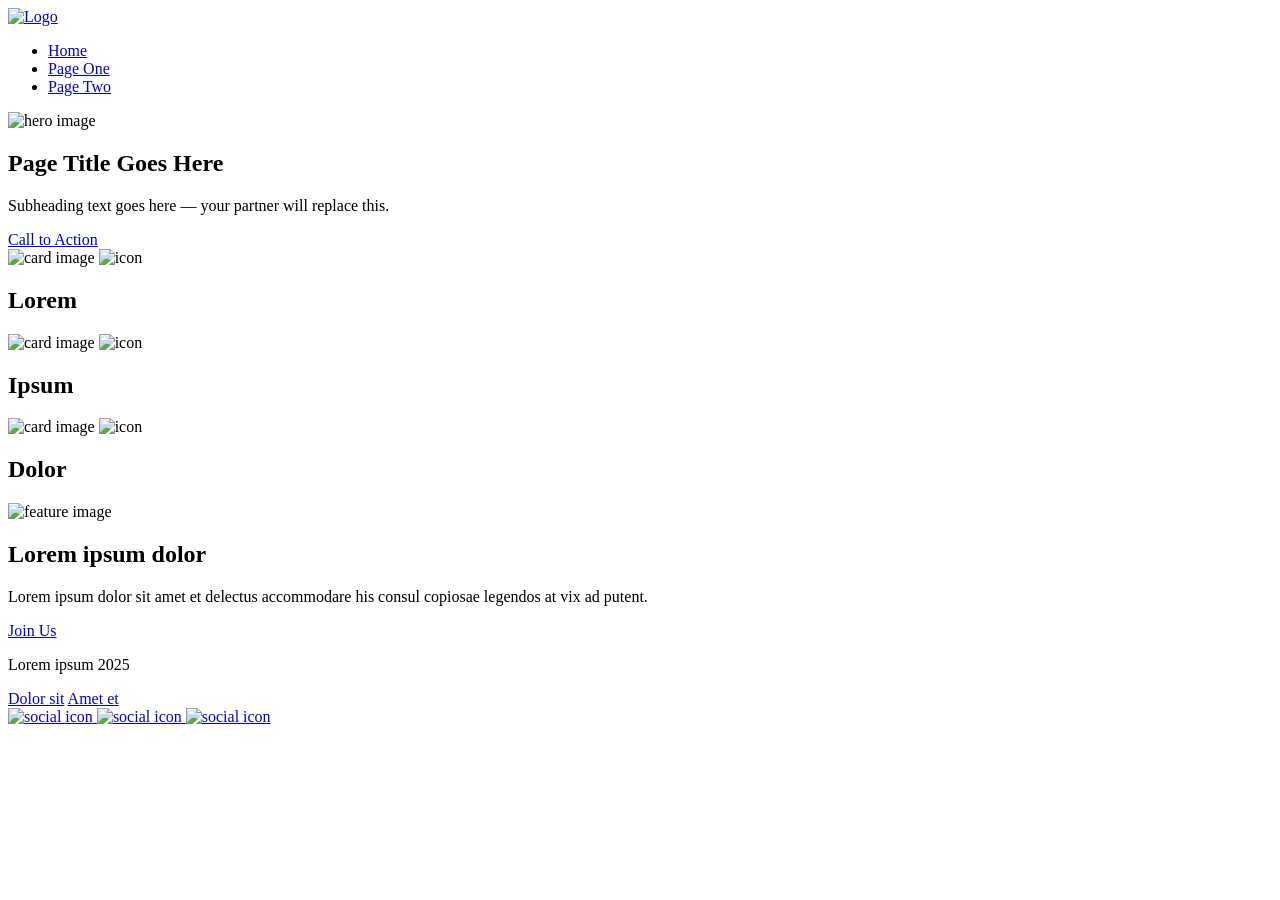
==== index.html @ 5c689f69 "base set up" ====
<!DOCTYPE html>
<html lang="en">
<head>
    <meta charset="UTF-8">
    <meta name="viewport" content="width=device-width, initial-scale=1.0">
    <title>Document</title>
</head>
<body>
    <header>
            <a href="index.html" id="logo">
                <img src="images/logo.png" alt="Logo" class="logo">
            </a>
            <nav>
                <ul>
                    <li><a href="index.html">Home</a></li>
                    <li><a href="pageone.html">Page One</a></li>
                    <li><a href="pagetwo.html">Page Two</a></li>
                </ul>
            </nav>
    </header>
    <main>
        <section id="hero">
            <img src="images/hero.jpg" alt="hero image" id="hero-img">
            <div id="hero-msg">
                <h1>Page Title Goes Here</h1>
                <p>Subheading text goes here — your partner will replace this.</p>
                <a href="#" class="btn">Call to Action</a>
            </div>
        </section>
        <section id="cards">
            <div class="card">
                <img src="images/card1.jpg" alt="card image" class="card-img">
                <img src="images/icon1.png" alt="icon" class="icon">
                <h2>Lorem</h2>
            </div>
            <div class="card">
                <img src="images/card2.jpg" alt="card image" class="card-img">
                <img src="images/icon2.png" alt="icon" class="icon">
                <h2>Ipsum</h2>
            </div>
            <div class="card">
                <img src="images/card3.jpg" alt="card image" class="card-img">
                <img src="images/icon3.png" alt="icon" class="icon">
                <h2>Dolor</h2>
            </div>
        </section>
        <section id="feature">
            <img src="images/feature.jpg" alt="feature image" class="feature-img">
            <div class="feature-msg">
                <h2>Lorem ipsum dolor</h2>
                <p>Lorem ipsum dolor sit amet et delectus accommodare his consul copiosae legendos at vix ad putent.</p>
                <a href="#" class="btn">Join Us</a>
            </div>
        </section>
    </main>
    <footer>
        <p>Lorem ipsum 2025</p>
    <nav>
        <a href="#">Dolor sit</a>
        <a href="#">Amet et</a>
    </nav>
    <div class="social">
        <a href="#" target="_blank">
            <img src="images/social1.png" alt="social icon">
        </a>
        <a href="#" target="_blank">
            <img src="images/social2.png" alt="social icon">
        </a>
        <a href="#" target="_blank">
            <img src="images/social3.png" alt="social icon">
        </a>
    </div>
    </footer>
</body>
</html>
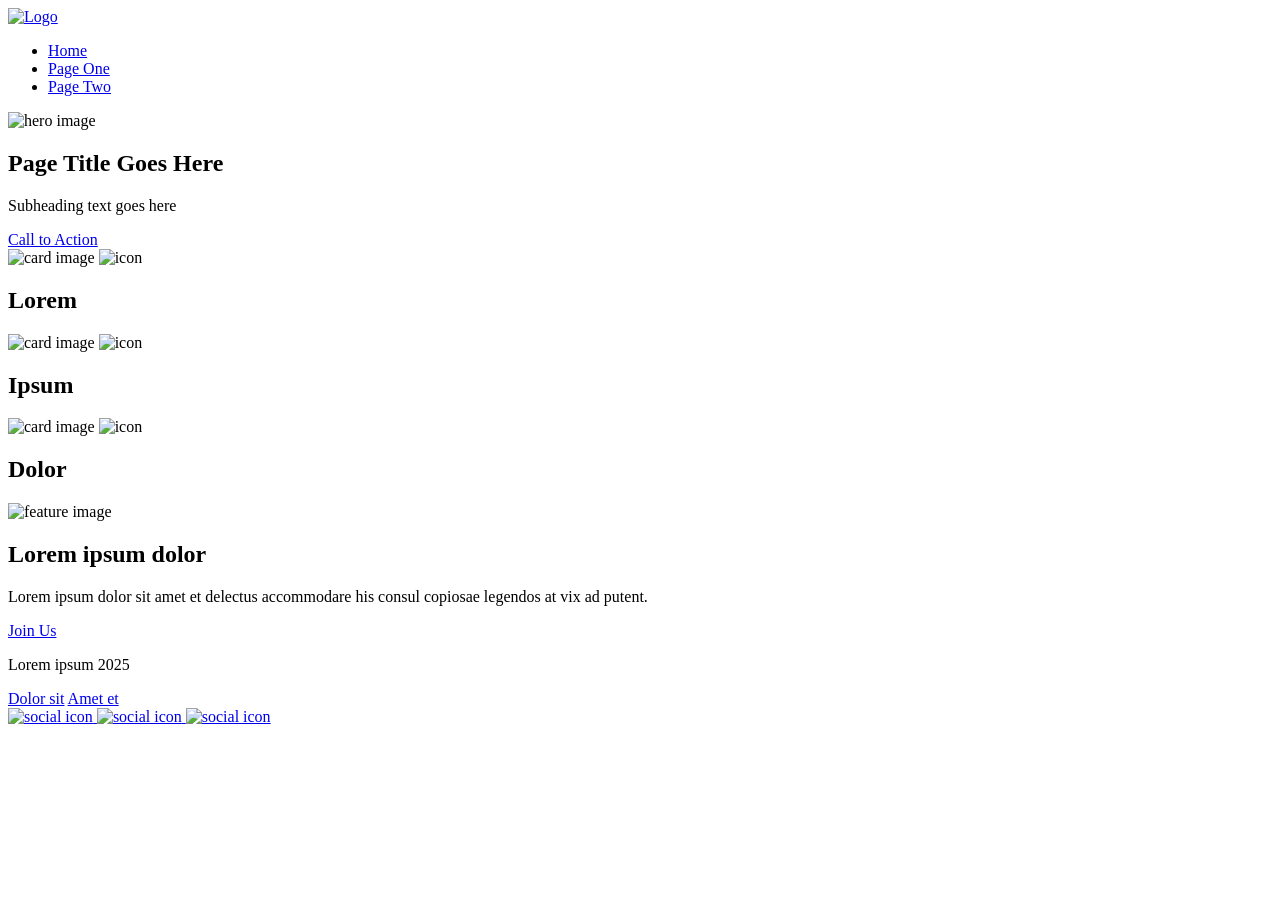
==== commit 26870d51: "all the new stuff" ====
--- a/index.html
+++ b/index.html
@@ -23,7 +23,7 @@
             <img src="images/hero.jpg" alt="hero image" id="hero-img">
             <div id="hero-msg">
                 <h1>Page Title Goes Here</h1>
-                <p>Subheading text goes here — your partner will replace this.</p>
+                <p>Subheading text goes here</p>
                 <a href="#" class="btn">Call to Action</a>
             </div>
         </section>
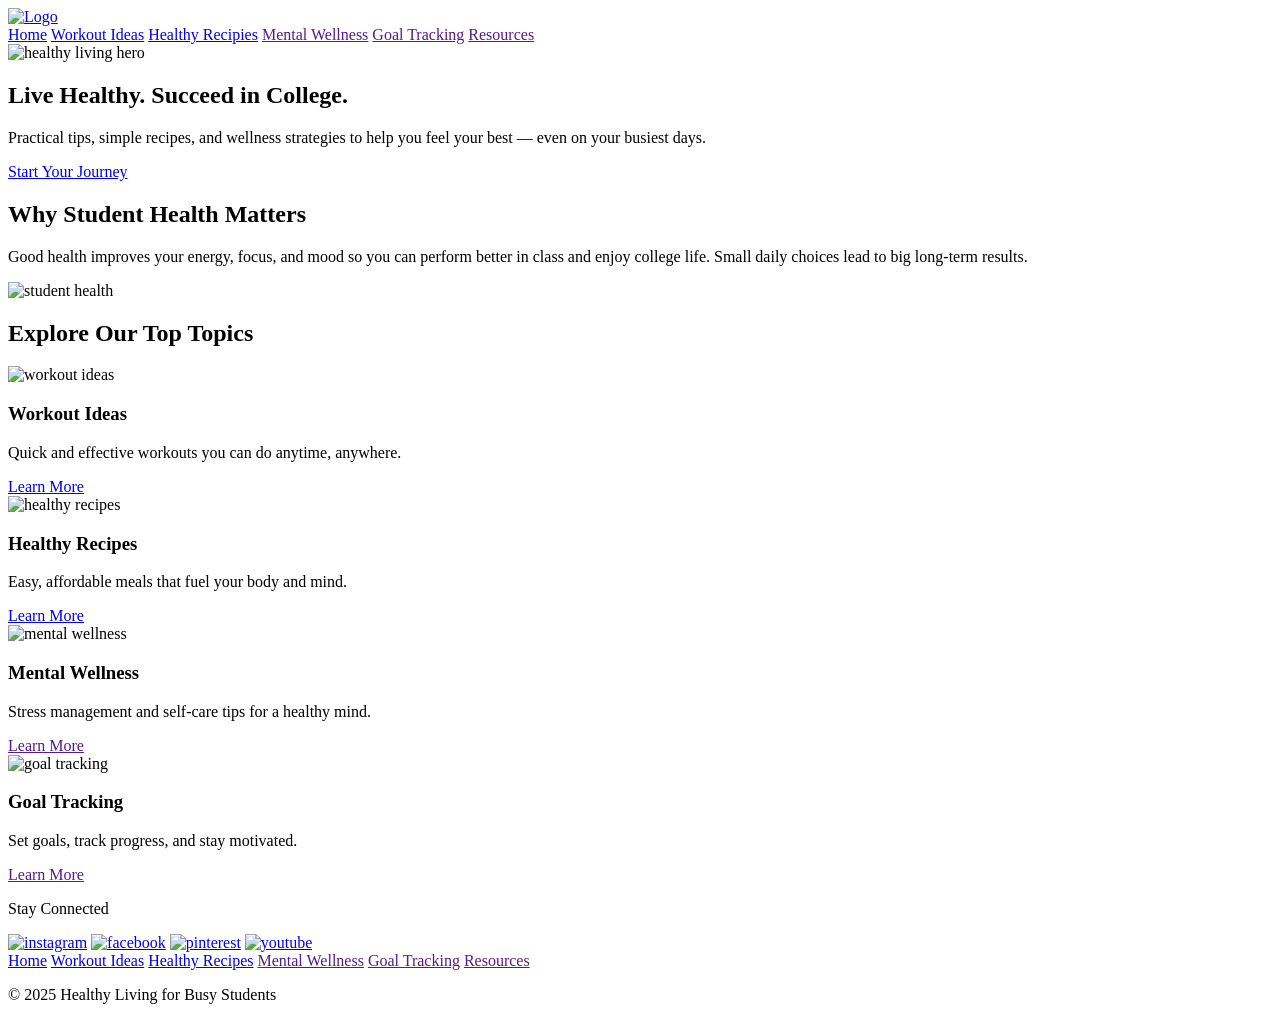
==== commit 2e321d7a: "more aligned with her wireframes" ====
--- a/index.html
+++ b/index.html
@@ -11,65 +11,77 @@
                 <img src="images/logo.png" alt="Logo" class="logo">
             </a>
             <nav>
-                <ul>
-                    <li><a href="index.html">Home</a></li>
-                    <li><a href="pageone.html">Page One</a></li>
-                    <li><a href="pagetwo.html">Page Two</a></li>
-                </ul>
+                <a href="index.html">Home</a>
+                <a href="workout.html">Workout Ideas</a>
+                <a href="recipes.html">Healthy Recipies</a>
+                <a href="">Mental Wellness</a>
+                <a href="">Goal Tracking</a>
+                <a href="">Resources</a>
             </nav>
     </header>
     <main>
         <section id="hero">
-            <img src="images/hero.jpg" alt="hero image" id="hero-img">
+            <img src="images/Homepage Image.jpeg" alt="healthy living hero" id="hero-img">
             <div id="hero-msg">
-                <h1>Page Title Goes Here</h1>
-                <p>Subheading text goes here</p>
-                <a href="#" class="btn">Call to Action</a>
+                <h1>Live Healthy. Succeed in College.</h1>
+                <p>Practical tips, simple recipes, and wellness strategies to help you feel your best — even on your busiest days.</p>
+                <a href="#" class="btn">Start Your Journey</a>
             </div>
         </section>
-        <section id="cards">
-            <div class="card">
-                <img src="images/card1.jpg" alt="card image" class="card-img">
-                <img src="images/icon1.png" alt="icon" class="icon">
-                <h2>Lorem</h2>
-            </div>
-            <div class="card">
-                <img src="images/card2.jpg" alt="card image" class="card-img">
-                <img src="images/icon2.png" alt="icon" class="icon">
-                <h2>Ipsum</h2>
-            </div>
-            <div class="card">
-                <img src="images/card3.jpg" alt="card image" class="card-img">
-                <img src="images/icon3.png" alt="icon" class="icon">
-                <h2>Dolor</h2>
+        <section id="why">
+            <h2>Why Student Health Matters</h2>
+            <div id="why-content">
+                <p>Good health improves your energy, focus, and mood so you can perform better in class and enjoy college life. Small daily choices lead to big long-term results.</p>
+                <img src="images/Student Health matters Image.jpeg" alt="student health">
             </div>
         </section>
-        <section id="feature">
-            <img src="images/feature.jpg" alt="feature image" class="feature-img">
-            <div class="feature-msg">
-                <h2>Lorem ipsum dolor</h2>
-                <p>Lorem ipsum dolor sit amet et delectus accommodare his consul copiosae legendos at vix ad putent.</p>
-                <a href="#" class="btn">Join Us</a>
+        <section id="topics">
+            <h2>Explore Our Top Topics</h2>
+            <div id="cards">
+                <div class="card">
+                    <img src="images/Homepage Image.jpeg" alt="workout ideas" class="card-img">
+                    <h3>Workout Ideas</h3>
+                    <p>Quick and effective workouts you can do anytime, anywhere.</p>
+                    <a href="workout.html" class="btn">Learn More</a>
+                </div>
+                <div class="card">
+                    <img src="images/Homepage - Healthy receipes logo.jpeg" alt="healthy recipes" class="card-img">
+                    <h3>Healthy Recipes</h3>
+                    <p>Easy, affordable meals that fuel your body and mind.</p>
+                    <a href="recipes.html" class="btn">Learn More</a>
+                </div>
+                <div class="card">
+                    <img src="images/Students studying.jpeg" alt="mental wellness" class="card-img">
+                    <h3>Mental Wellness</h3>
+                    <p>Stress management and self-care tips for a healthy mind.</p>
+                    <a href="" class="btn">Learn More</a>
+                </div>
+                <div class="card">
+                    <img src="images/Students studying.jpeg" alt="goal tracking" class="card-img">
+                    <h3>Goal Tracking</h3>
+                    <p>Set goals, track progress, and stay motivated.</p>
+                    <a href="" class="btn">Learn More</a>
+                </div>
             </div>
         </section>
     </main>
     <footer>
-        <p>Lorem ipsum 2025</p>
-    <nav>
-        <a href="#">Dolor sit</a>
-        <a href="#">Amet et</a>
-    </nav>
-    <div class="social">
-        <a href="#" target="_blank">
-            <img src="images/social1.png" alt="social icon">
-        </a>
-        <a href="#" target="_blank">
-            <img src="images/social2.png" alt="social icon">
-        </a>
-        <a href="#" target="_blank">
-            <img src="images/social3.png" alt="social icon">
-        </a>
-    </div>
+        <div class="social">
+            <p>Stay Connected</p>
+            <a href="#" target="_blank"><img src="images/instagram.png" alt="instagram"></a>
+            <a href="#" target="_blank"><img src="images/facebook.png" alt="facebook"></a>
+            <a href="#" target="_blank"><img src="images/pinterest.png" alt="pinterest"></a>
+            <a href="#" target="_blank"><img src="images/youtube.png" alt="youtube"></a>
+        </div>
+        <nav>
+            <a href="index.html">Home</a>
+            <a href="workout.html">Workout Ideas</a>
+            <a href="recipes.html">Healthy Recipes</a>
+            <a href="">Mental Wellness</a>
+            <a href="">Goal Tracking</a>
+            <a href="">Resources</a>
+        </nav>
+        <p>&copy; 2025 Healthy Living for Busy Students</p>
     </footer>
 </body>
 </html>
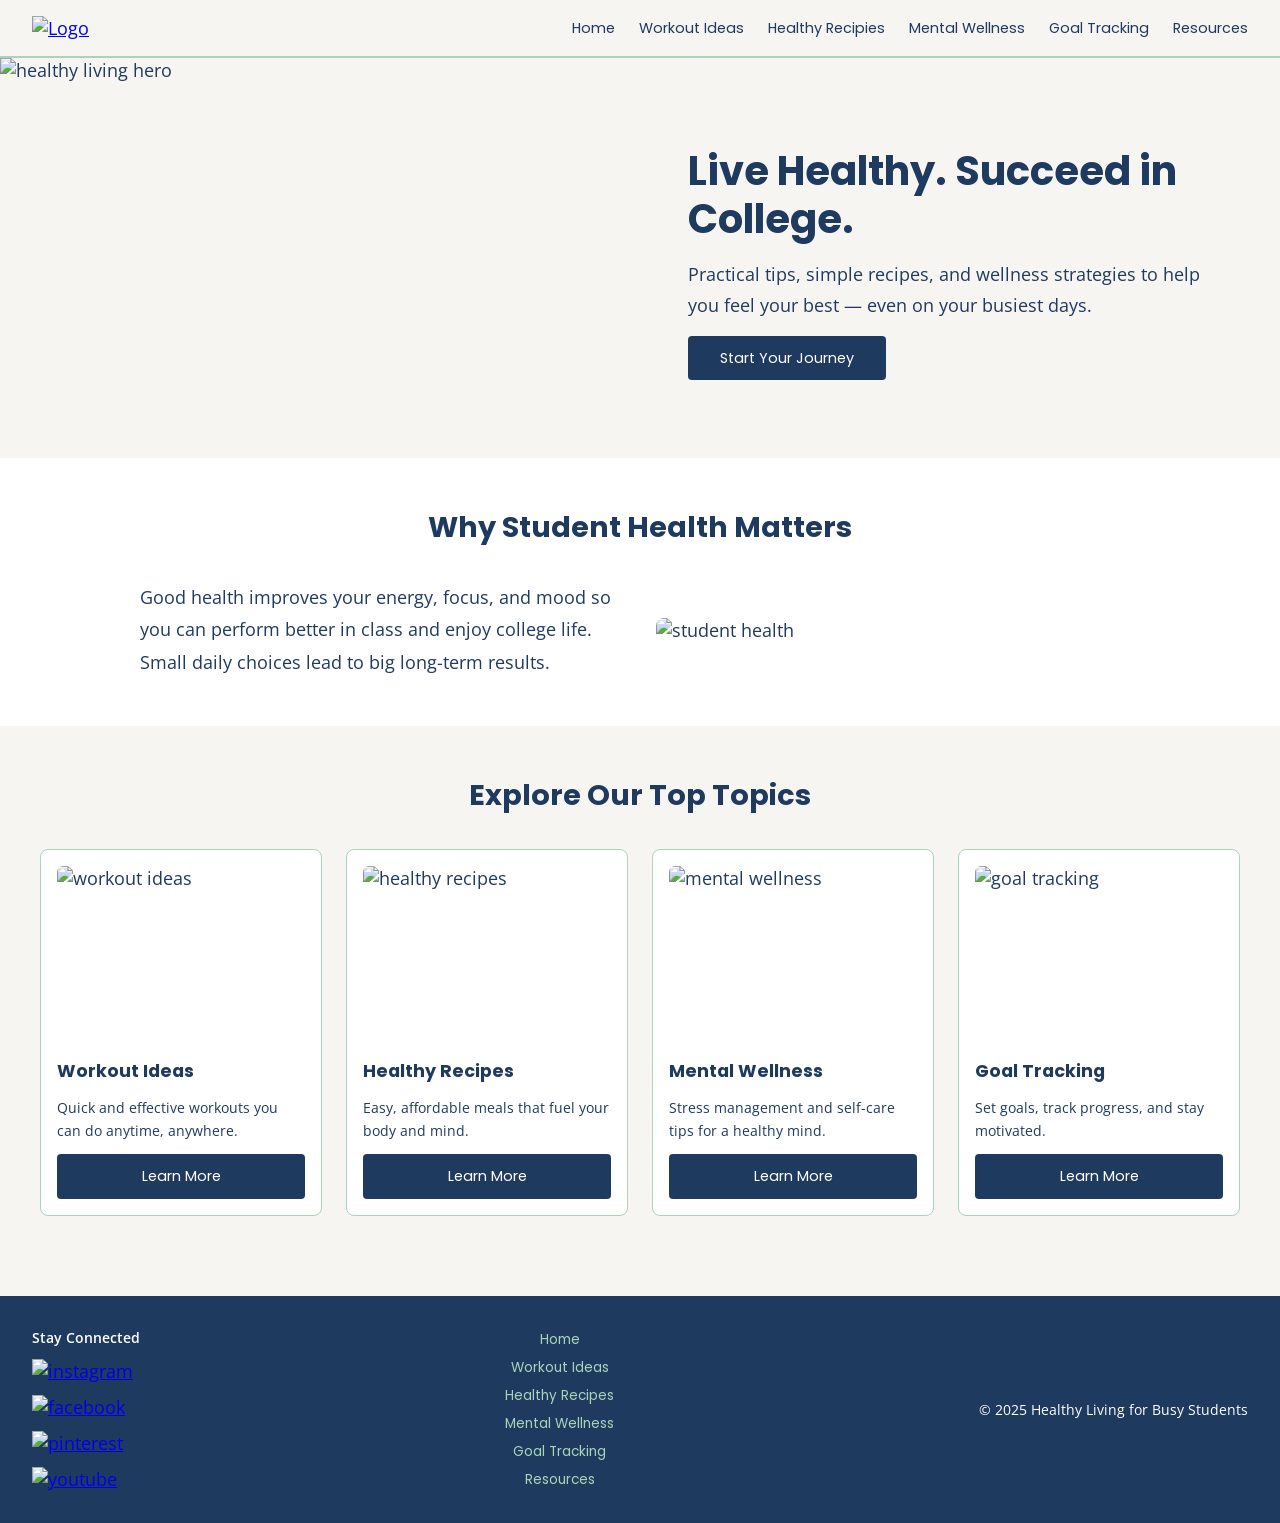
==== commit a5368989: "I got carried away" ====
--- a/index.html
+++ b/index.html
@@ -4,20 +4,21 @@
     <meta charset="UTF-8">
     <meta name="viewport" content="width=device-width, initial-scale=1.0">
     <title>Document</title>
+    <link rel="stylesheet" href="styles.css">
 </head>
 <body>
     <header>
-            <a href="index.html" id="logo">
-                <img src="images/logo.png" alt="Logo" class="logo">
-            </a>
-            <nav>
-                <a href="index.html">Home</a>
-                <a href="workout.html">Workout Ideas</a>
-                <a href="recipes.html">Healthy Recipies</a>
-                <a href="">Mental Wellness</a>
-                <a href="">Goal Tracking</a>
-                <a href="">Resources</a>
-            </nav>
+        <a href="index.html" id="logo">
+            <img src="images\Homepage - Healthy receipes logo.jpeg" alt="Logo" class="logo">
+        </a>
+        <nav>
+            <a href="index.html">Home</a>
+            <a href="workout.html">Workout Ideas</a>
+            <a href="recipes.html">Healthy Recipies</a>
+            <a href="">Mental Wellness</a>
+            <a href="">Goal Tracking</a>
+            <a href="">Resources</a>
+        </nav>
     </header>
     <main>
         <section id="hero">
--- a/styles.css
+++ b/styles.css
@@ -0,0 +1,482 @@
+@import url('https://fonts.googleapis.com/css2?family=Poppins:wght@400;600;700&family=Open+Sans:wght@400;500&display=swap');
+
+:root {
+    --green: #2E8B57;
+    --navy: #1F3A5F;
+    --light-green: #A8D5BA;
+    --cream: #F7F5F2;
+}
+
+* {
+    margin: 0;
+    padding: 0;
+    box-sizing: border-box;
+}
+
+body {
+    background-color: var(--cream);
+    font-family: 'Open Sans', sans-serif;
+    font-size: 18px;
+    color: var(--navy);
+}
+
+h1, h2, h3 {
+    font-family: 'Poppins', sans-serif;
+}
+
+header {
+    background-color: var(--cream);
+    display: flex;
+    justify-content: space-between;
+    align-items: center;
+    padding: 1rem 2rem;
+    border-bottom: 2px solid var(--light-green);
+}
+
+.logo {
+    width: 80px;
+}
+
+nav {
+    display: flex;
+    gap: 1.5rem;
+    align-items: center;
+}
+
+nav a {
+    color: var(--navy);
+    text-decoration: none;
+    font-family: 'Poppins', sans-serif;
+    font-size: 0.9rem;
+}
+
+nav a:hover {
+    color: var(--green);
+    border-bottom: 2px solid var(--green);
+}
+
+#hero {
+    display: grid;
+    grid-template-columns: 1fr 1fr;
+    min-height: 400px;
+    align-items: center;
+}
+
+#hero-img {
+    width: 100%;
+    height: 400px;
+    object-fit: cover;
+}
+
+#hero-msg {
+    padding: 3rem;
+}
+
+#hero-msg h1 {
+    font-size: 2.5rem;
+    color: var(--navy);
+    margin-bottom: 1rem;
+    line-height: 1.2;
+}
+
+#hero-msg p {
+    margin-bottom: 1.5rem;
+    color: var(--navy);
+    line-height: 1.7;
+}
+
+.btn {
+    background-color: var(--navy);
+    color: white;
+    padding: 0.75rem 2rem;
+    text-decoration: none;
+    border-radius: 4px;
+    font-family: 'Poppins', sans-serif;
+    font-size: 0.9rem;
+}
+
+.btn:hover {
+    background-color: var(--green);
+}
+
+#why {
+    padding: 3rem 2rem;
+    background-color: white;
+}
+
+#why h2 {
+    text-align: center;
+    font-size: 1.8rem;
+    margin-bottom: 2rem;
+    color: var(--navy);
+}
+
+#why-content {
+    display: grid;
+    grid-template-columns: 1fr 1fr;
+    gap: 2rem;
+    align-items: center;
+    max-width: 1000px;
+    margin: 0 auto;
+}
+
+#why-content p {
+    line-height: 1.8;
+}
+
+#why-content img {
+    width: 100%;
+    border-radius: 8px;
+}
+
+#topics {
+    padding: 3rem 2rem;
+    background-color: var(--cream);
+}
+
+#topics h2 {
+    text-align: center;
+    font-size: 1.8rem;
+    margin-bottom: 2rem;
+    color: var(--navy);
+}
+
+#cards {
+    display: grid;
+    grid-template-columns: repeat(4, 1fr);
+    gap: 1.5rem;
+    max-width: 1200px;
+    margin: 0 auto;
+}
+
+.card {
+    background-color: white;
+    border-radius: 8px;
+    padding: 1rem;
+    border: 1px solid var(--light-green);
+    display: flex;
+    flex-direction: column;
+    gap: 0.75rem;
+}
+
+.card-img {
+    width: 100%;
+    height: 180px;
+    object-fit: cover;
+    border-radius: 6px;
+}
+
+.card h3 {
+    color: var(--navy);
+    font-size: 1.1rem;
+}
+
+.card p {
+    font-size: 0.9rem;
+    line-height: 1.6;
+    flex: 1;
+}
+
+.card .btn {
+    text-align: center;
+    display: block;
+}
+
+footer {
+    background-color: var(--navy);
+    color: white;
+    display: flex;
+    justify-content: space-between;
+    align-items: center;
+    padding: 2rem;
+    margin-top: 2rem;
+    flex-wrap: wrap;
+    gap: 1rem;
+}
+
+footer p {
+    font-size: 0.9rem;
+    color: white;
+}
+
+footer nav {
+    display: flex;
+    flex-direction: column;
+    gap: 0.5rem;
+    align-items: center;
+}
+
+footer nav a {
+    color: var(--light-green);
+    text-decoration: none;
+    font-size: 0.85rem;
+}
+
+footer nav a:hover {
+    color: white;
+}
+
+.social {
+    display: flex;
+    flex-direction: column;
+    align-items: flex-start;
+    gap: 0.75rem;
+}
+
+.social p {
+    font-size: 0.9rem;
+    font-weight: 600;
+}
+
+.social div {
+    display: flex;
+    gap: 0.75rem;
+}
+
+.social img {
+    width: 30px;
+    height: 30px;
+}
+
+#why-exercise {
+    display: grid;
+    grid-template-columns: 1fr 1fr;
+    gap: 2rem;
+    padding: 3rem 2rem;
+    align-items: center;
+    background-color: white;
+}
+
+#why-exercise h2 {
+    font-size: 1.8rem;
+    color: var(--navy);
+    margin-bottom: 1rem;
+}
+
+#why-exercise p {
+    line-height: 1.8;
+}
+
+#why-exercise img {
+    width: 100%;
+    border-radius: 8px;
+}
+
+#workouts {
+    padding: 3rem 2rem;
+    background-color: var(--cream);
+}
+
+#workouts h2 {
+    text-align: center;
+    font-size: 1.8rem;
+    color: var(--navy);
+    margin-bottom: 2rem;
+}
+
+#workout-cards {
+    display: grid;
+    grid-template-columns: repeat(5, 1fr);
+    gap: 1rem;
+    max-width: 1200px;
+    margin: 0 auto;
+}
+
+.workout-card {
+    background-color: white;
+    border-radius: 8px;
+    padding: 1.5rem 1rem;
+    text-align: center;
+    border: 1px solid var(--light-green);
+    display: flex;
+    flex-direction: column;
+    align-items: center;
+    gap: 0.5rem;
+}
+
+.workout-icon {
+    width: 80px;
+    height: 80px;
+    object-fit: cover;
+    border-radius: 50%;
+}
+
+.workout-card h3 {
+    color: var(--navy);
+    font-size: 1rem;
+}
+
+.workout-card p {
+    font-size: 0.85rem;
+    color: var(--navy);
+}
+
+#tips {
+    padding: 3rem 2rem;
+    background-color: white;
+    max-width: 800px;
+    margin: 0 auto;
+}
+
+#tips h2 {
+    font-size: 1.8rem;
+    color: var(--navy);
+    margin-bottom: 1.5rem;
+}
+
+#tips ul {
+    list-style: none;
+    display: flex;
+    flex-direction: column;
+    gap: 0.75rem;
+}
+
+#tips ul li {
+    padding: 1rem;
+    background-color: var(--light-green);
+    border-radius: 6px;
+    color: var(--navy);
+    font-size: 0.95rem;
+}
+
+#tips ul li::before {
+    content: "✓ ";
+    font-weight: 600;
+    color: var(--green);
+}
+
+#recipes {
+    padding: 3rem 2rem;
+    background-color: var(--cream);
+}
+
+#recipes h2 {
+    text-align: center;
+    font-size: 1.8rem;
+    color: var(--navy);
+    margin-bottom: 2rem;
+}
+
+#recipe-cards {
+    display: grid;
+    grid-template-columns: repeat(3, 1fr);
+    gap: 1.5rem;
+    max-width: 1000px;
+    margin: 0 auto;
+}
+
+.recipe-card {
+    background-color: white;
+    border-radius: 8px;
+    padding: 1.5rem;
+    border: 1px solid var(--light-green);
+    display: flex;
+    flex-direction: column;
+    gap: 1rem;
+}
+
+.recipe-card img {
+    width: 100%;
+    height: 180px;
+    object-fit: cover;
+    border-radius: 6px;
+}
+
+.recipe-card h3 {
+    color: var(--navy);
+    font-size: 1.1rem;
+}
+
+.recipe-card ul {
+    list-style: none;
+    display: flex;
+    flex-direction: column;
+    gap: 0.4rem;
+}
+
+.recipe-card ul li {
+    font-size: 0.9rem;
+    color: var(--navy);
+    padding: 0.3rem 0;
+    border-bottom: 1px solid var(--light-green);
+}
+
+.recipe-card ul li::before {
+    content: "• ";
+    color: var(--green);
+}
+
+#intro {
+    padding: 3rem 2rem;
+    background-color: white;
+    max-width: 800px;
+    margin: 0 auto;
+    text-align: center;
+}
+
+#intro h2 {
+    font-size: 1.8rem;
+    color: var(--navy);
+    margin-bottom: 1rem;
+}
+
+#intro p {
+    line-height: 1.8;
+    color: var(--navy);
+}
+
+@media screen and (max-width: 768px) {
+    header {
+        flex-direction: column;
+        gap: 1rem;
+        text-align: center;
+    }
+
+    nav {
+        flex-wrap: wrap;
+        justify-content: center;
+        gap: 0.75rem;
+    }
+
+    #hero {
+        grid-template-columns: 1fr;
+    }
+
+    #hero-img {
+        height: 250px;
+    }
+
+    #hero-msg {
+        padding: 2rem 1rem;
+    }
+
+    #why-content {
+        grid-template-columns: 1fr;
+    }
+
+    #cards {
+        grid-template-columns: repeat(2, 1fr);
+    }
+
+    #workout-cards {
+        grid-template-columns: repeat(2, 1fr);
+    }
+
+    #recipe-cards {
+        grid-template-columns: 1fr;
+    }
+
+    #why-exercise {
+        grid-template-columns: 1fr;
+    }
+
+    footer {
+        flex-direction: column;
+        align-items: center;
+        text-align: center;
+    }
+
+    .social {
+        align-items: center;
+    }
+}
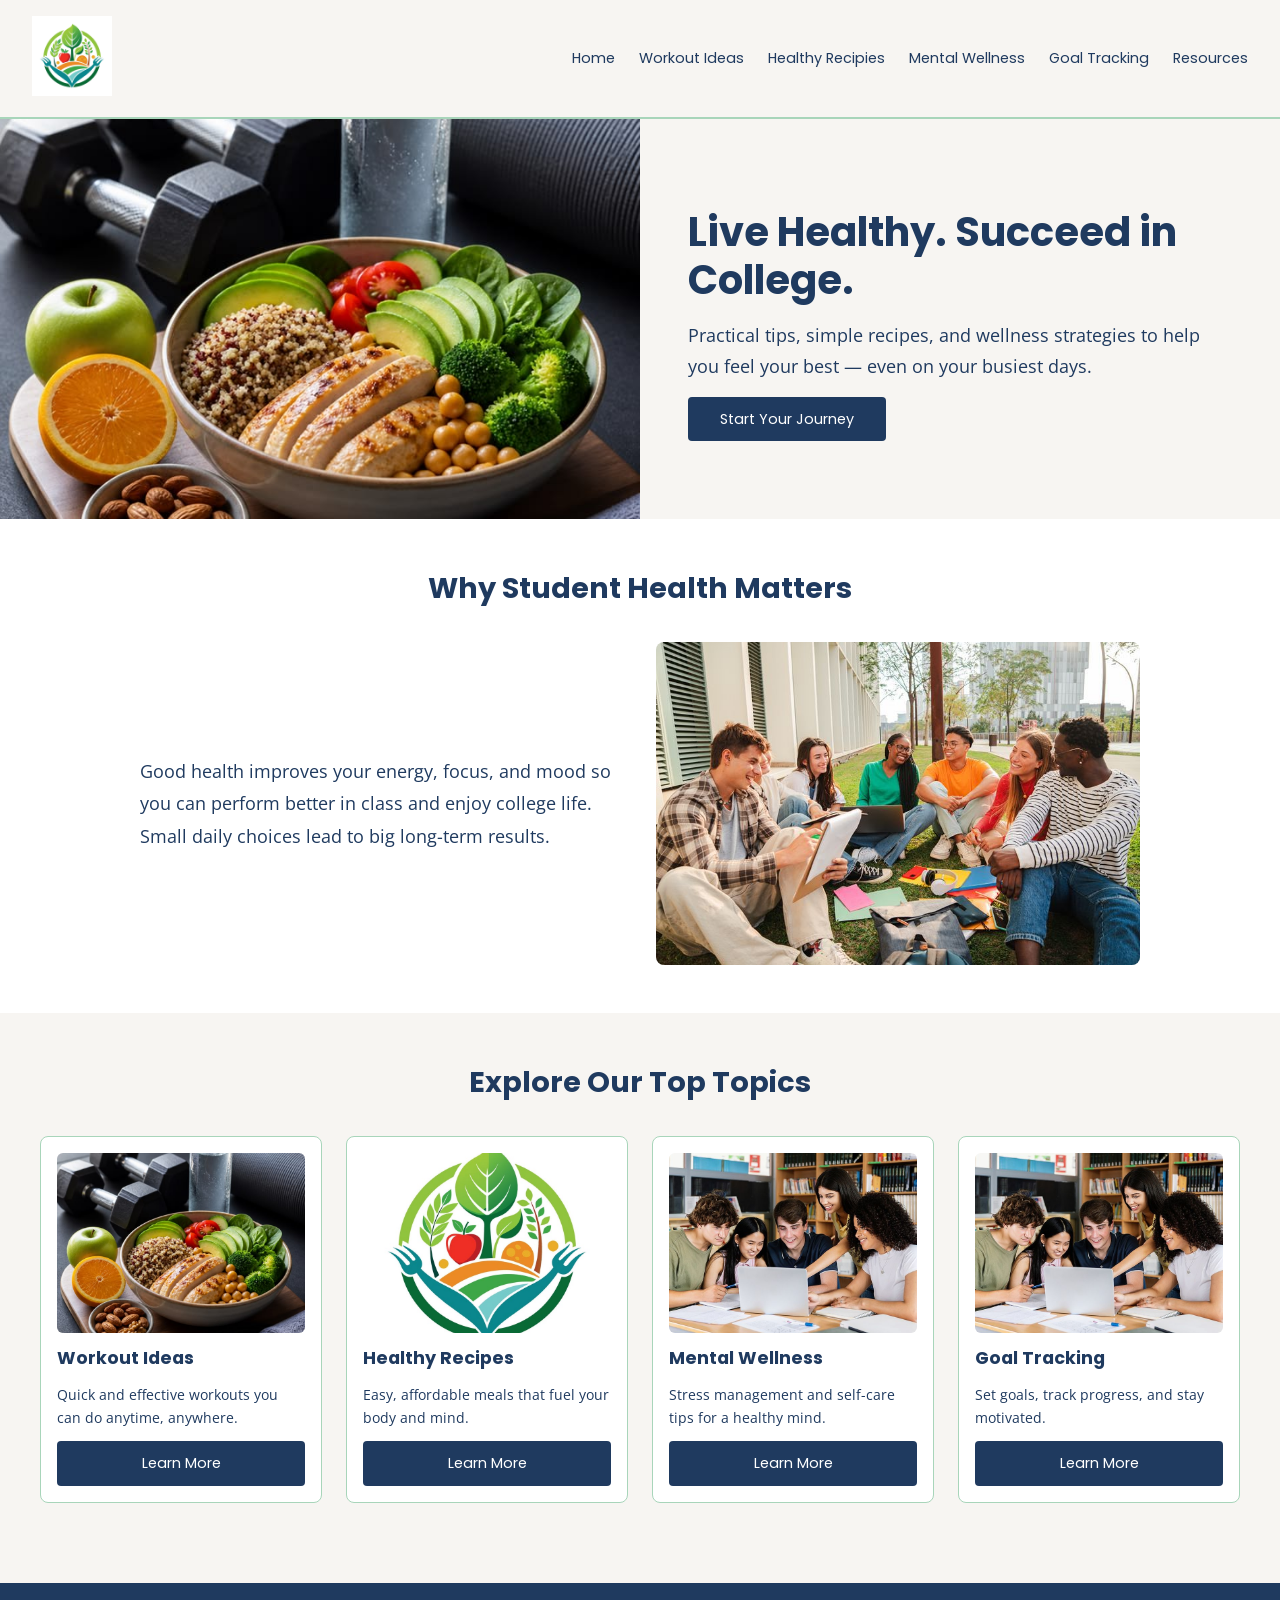
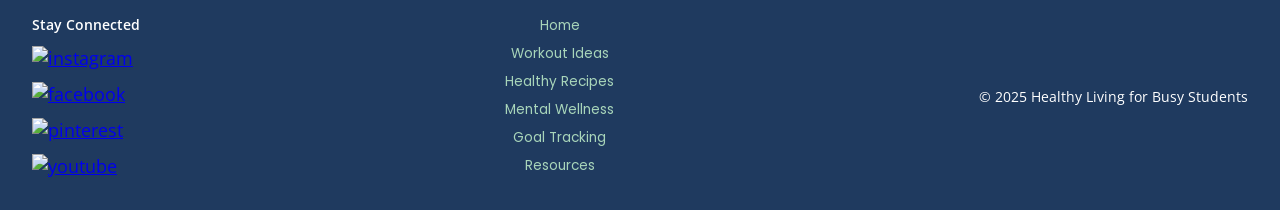
==== commit a50053d8: "all images now fixed" ====
--- a/index.html
+++ b/index.html
@@ -9,7 +9,7 @@
 <body>
     <header>
         <a href="index.html" id="logo">
-            <img src="images\Homepage - Healthy receipes logo.jpeg" alt="Logo" class="logo">
+            <img src="images/Homepage-Healthyreceipeslogo.jpeg" alt="Logo" class="logo">
         </a>
         <nav>
             <a href="index.html">Home</a>
@@ -46,7 +46,7 @@
                     <a href="workout.html" class="btn">Learn More</a>
                 </div>
                 <div class="card">
-                    <img src="images/Homepage - Healthy receipes logo.jpeg" alt="healthy recipes" class="card-img">
+                    <img src="images/Homepage-Healthyreceipeslogo.jpeg" alt="healthy recipes" class="card-img">
                     <h3>Healthy Recipes</h3>
                     <p>Easy, affordable meals that fuel your body and mind.</p>
                     <a href="recipes.html" class="btn">Learn More</a>
--- a/styles.css
+++ b/styles.css
@@ -239,8 +239,6 @@
 }
 
 #why-exercise {
-    display: grid;
-    grid-template-columns: 1fr 1fr;
     gap: 2rem;
     padding: 3rem 2rem;
     align-items: center;
@@ -255,11 +253,6 @@
 
 #why-exercise p {
     line-height: 1.8;
-}
-
-#why-exercise img {
-    width: 100%;
-    border-radius: 8px;
 }
 
 #workouts {
@@ -425,6 +418,38 @@
     color: var(--navy);
 }
 
+#hero-full {
+    position: relative;
+    text-align: center;
+}
+
+#hero-full img {
+    width: 100%;
+    height: 350px;
+    object-fit: cover;
+    display: block;
+}
+
+#hero-full #hero-msg {
+    position: absolute;
+    top: 50%;
+    left: 50%;
+    transform: translate(-50%, -50%);
+    color: white;
+    text-shadow: 2px 2px 6px black;
+    width: 100%;
+}
+
+#hero-full #hero-msg h1 {
+    color: white;
+    font-size: 3rem;
+}
+
+#hero-full #hero-msg p {
+    color: white;
+    font-size: 1.2rem;
+}
+
 @media screen and (max-width: 768px) {
     header {
         flex-direction: column;
